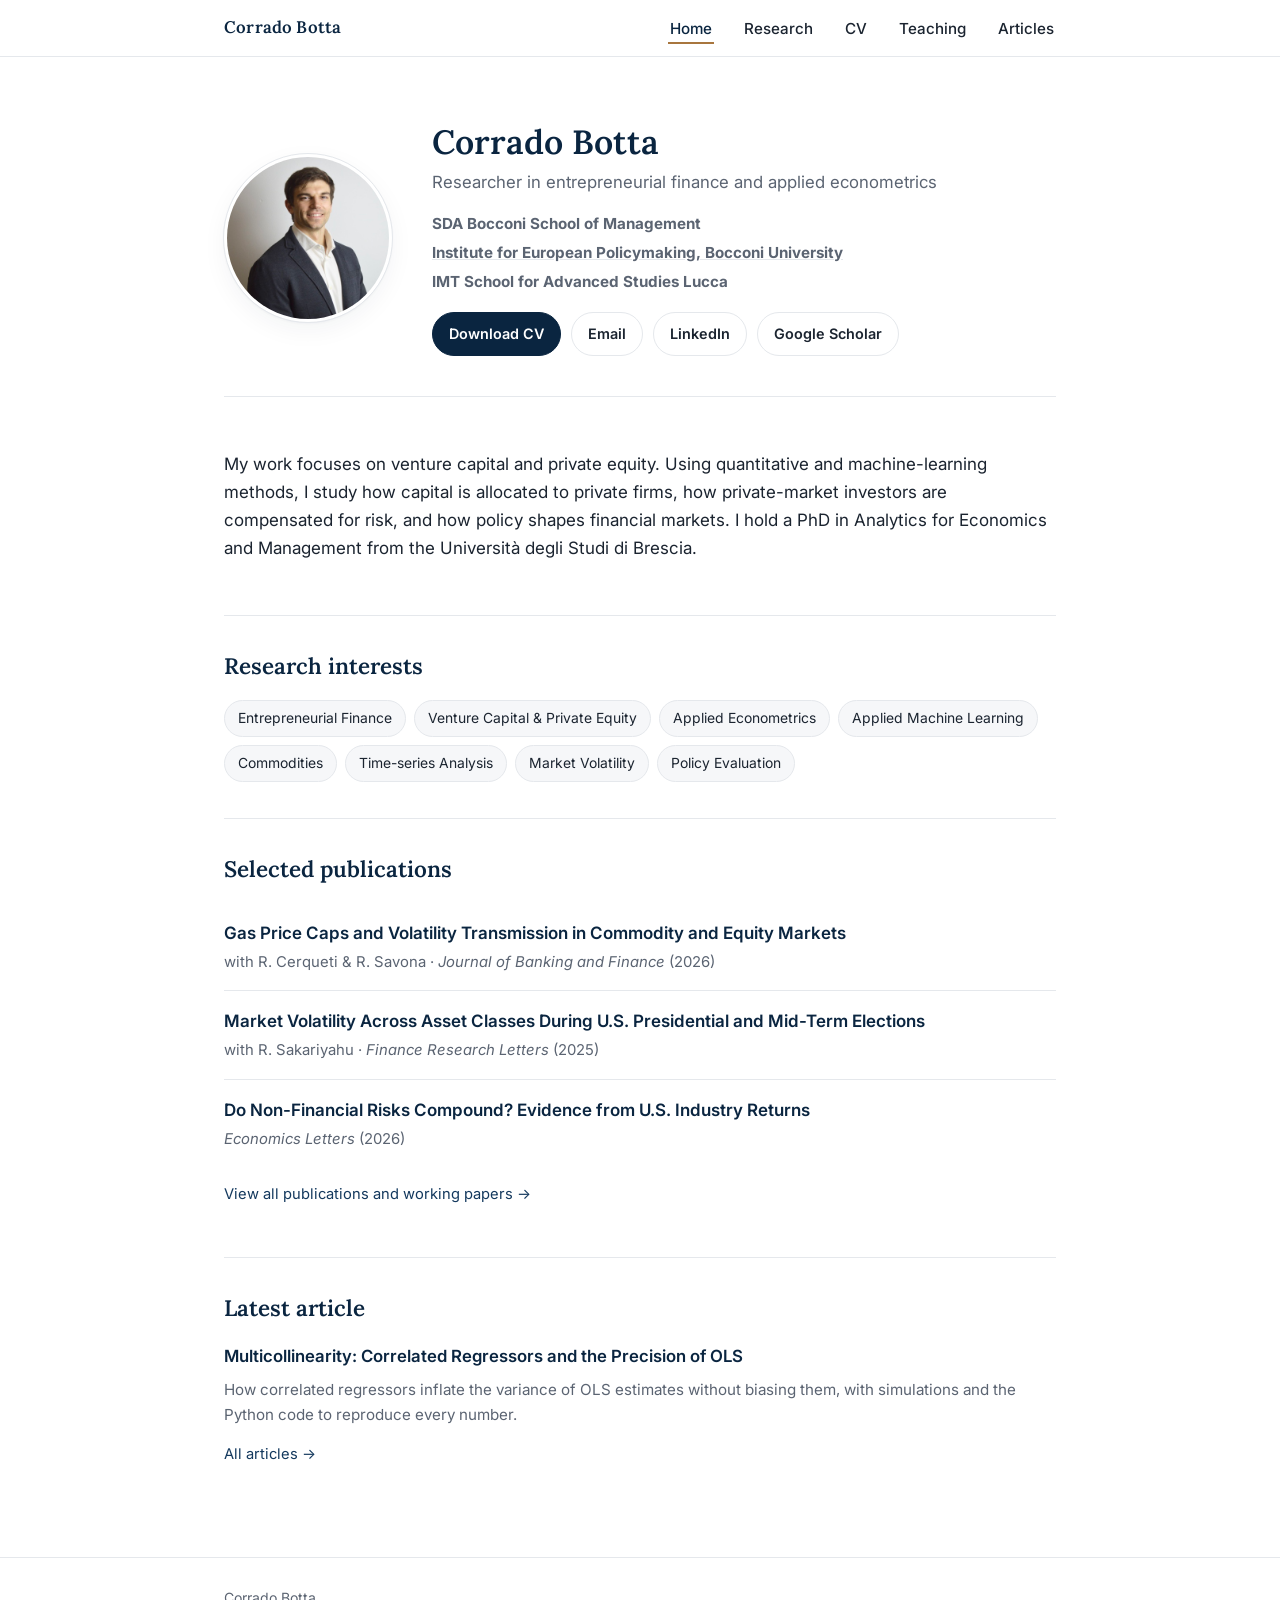
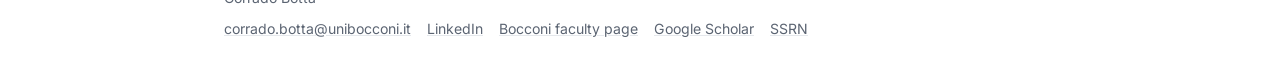
==== index.html @ 2bd46874 "Link papers via DOI, add book and new working paper, update teaching Co-Authored-By: Claude Opus 5.5" ====
<!doctype html>
<html lang="en">
<head>
<meta charset="UTF-8">
<meta name="viewport" content="width=device-width, initial-scale=1">
<title>Corrado Botta</title>
<meta name="description" content="Corrado Botta — Researcher in entrepreneurial finance, venture capital and applied econometrics at Bocconi University and IMT School for Advanced Studies Lucca.">
<link rel="preconnect" href="https://fonts.googleapis.com">
<link rel="preconnect" href="https://fonts.gstatic.com" crossorigin>
<link href="https://fonts.googleapis.com/css2?family=Inter:wght@400;500;600;700&family=Lora:wght@500;600;700&display=swap" rel="stylesheet">
<link rel="stylesheet" href="assets/css/style.css">
<link rel="canonical" href="https://corradobotta.github.io/">
<meta property="og:type" content="website">
<meta property="og:site_name" content="Corrado Botta">
<meta property="og:title" content="Corrado Botta">
<meta property="og:description" content="Corrado Botta — Researcher in entrepreneurial finance, venture capital and applied econometrics at Bocconi University and IMT School for Advanced Studies Lucca.">
<meta property="og:url" content="https://corradobotta.github.io/">
<meta property="og:image" content="https://corradobotta.github.io/assets/img/botta.jpg">
<meta name="twitter:card" content="summary">
<link rel="icon" href="assets/img/favicon.svg" type="image/svg+xml">
<link rel="apple-touch-icon" href="assets/img/apple-touch-icon.png">
<meta name="google-site-verification" content="Ff_AfK-6zltvKf_ue5BpO4cYhL-YdE1SMyXsP7AeRpA" />
<script type="application/ld+json">
{
  "@context": "https://schema.org",
  "@type": "Person",
  "name": "Corrado Botta",
  "url": "https://corradobotta.github.io/",
  "image": "https://corradobotta.github.io/assets/img/botta.jpg",
  "email": "mailto:corrado.botta@unibocconi.it",
  "jobTitle": "Researcher",
  "affiliation": [
    { "@type": "CollegeOrUniversity", "name": "Bocconi University" },
    { "@type": "CollegeOrUniversity", "name": "IMT School for Advanced Studies Lucca" }
  ],
  "alumniOf": { "@type": "CollegeOrUniversity", "name": "Università degli Studi di Brescia" },
  "sameAs": [
    "https://www.linkedin.com/in/corrado-botta-4a685079/",
    "https://faculty.unibocconi.it/corradobotta/",
    "https://iep.unibocconi.eu/people/corrado-botta",
    "https://scholar.google.com/citations?user=FTNSh2AAAAAJ",
    "https://papers.ssrn.com/sol3/cf_dev/AbsByAuth.cfm?per_id=6429627"
  ]
}
</script>
<script data-goatcounter="https://corradobotta.goatcounter.com/count" async src="//gc.zgo.at/count.js"></script>
</head>
<body>

<header class="site-header">
  <nav class="nav">
    <a class="nav-brand" href="index.html">Corrado Botta</a>
    <button class="nav-toggle" aria-label="Toggle navigation">&#9776;</button>
    <ul class="nav-links">
      <li><a href="index.html" aria-current="page">Home</a></li>
      <li><a href="research.html">Research</a></li>
      <li><a href="cv.html">CV</a></li>
      <li><a href="teaching.html">Teaching</a></li>
      <li><a href="articles.html">Articles</a></li>
    </ul>
  </nav>
</header>

<main class="container">

  <section class="hero">
    <div class="hero-inner">
      <div class="hero-photo">
        <img src="assets/img/botta.jpg" alt="Portrait of Corrado Botta">
      </div>
      <div class="hero-text">
        <h1>Corrado Botta</h1>
        <p class="hero-tagline">Researcher in entrepreneurial finance and applied econometrics</p>
        <ul class="hero-affils">
          <li><strong>SDA Bocconi School of Management</strong></li>
          <li><strong><a href="https://iep.unibocconi.eu/people/corrado-botta" target="_blank" rel="noopener">Institute for European Policymaking, Bocconi University</a></strong></li>
          <li><strong>IMT School for Advanced Studies Lucca</strong></li>
        </ul>
        <div class="btn-row">
          <a class="btn btn-primary" href="assets/cv/Corrado_Botta_CV.pdf" target="_blank" rel="noopener">Download CV</a>
          <a class="btn" href="mailto:corrado.botta@unibocconi.it">Email</a>
          <a class="btn" href="https://www.linkedin.com/in/corrado-botta-4a685079/" target="_blank" rel="noopener">LinkedIn</a>
          <a class="btn" href="https://scholar.google.com/citations?user=FTNSh2AAAAAJ&amp;hl=en" target="_blank" rel="noopener">Google Scholar</a>
        </div>
      </div>
    </div>
  </section>

  <section class="block">
    <p>My work focuses on venture capital and private equity. Using quantitative and machine-learning methods, I study how capital is allocated to private firms, how private-market investors are compensated for risk, and how policy shapes financial markets. I hold a PhD in Analytics for Economics and Management from the Universit&agrave; degli Studi di Brescia.</p>
  </section>

  <section class="block">
    <h2 class="section-title">Research interests</h2>
    <ul class="tags">
      <li>Entrepreneurial Finance</li>
      <li>Venture Capital &amp; Private Equity</li>
      <li>Applied Econometrics</li>
      <li>Applied Machine Learning</li>
      <li>Commodities</li>
      <li>Time-series Analysis</li>
      <li>Market Volatility</li>
      <li>Policy Evaluation</li>
    </ul>
  </section>

  <section class="block">
    <h2 class="section-title">Selected publications</h2>
    <ul class="pub-list">
      <li class="pub-item">
        <div class="pub-title"><a href="https://doi.org/10.1016/j.jbankfin.2025.107614" target="_blank" rel="noopener">Gas Price Caps and Volatility Transmission in Commodity and Equity Markets</a></div>
        <div class="pub-meta">with R. Cerqueti &amp; R. Savona &middot; <span class="journal">Journal of Banking and Finance</span> (2026)</div>
      </li>
      <li class="pub-item">
        <div class="pub-title"><a href="https://doi.org/10.1016/j.frl.2025.107754" target="_blank" rel="noopener">Market Volatility Across Asset Classes During U.S. Presidential and Mid-Term Elections</a></div>
        <div class="pub-meta">with R. Sakariyahu &middot; <span class="journal">Finance Research Letters</span> (2025)</div>
      </li>
      <li class="pub-item">
        <div class="pub-title"><a href="https://doi.org/10.1016/j.econlet.2026.113158" target="_blank" rel="noopener">Do Non-Financial Risks Compound? Evidence from U.S. Industry Returns</a></div>
        <div class="pub-meta"><span class="journal">Economics Letters</span> (2026)</div>
      </li>
    </ul>
    <p class="section-link"><a href="research.html">View all publications and working papers &rarr;</a></p>
  </section>

  <section class="block">
    <h2 class="section-title">Latest article</h2>
    <div class="latest-article">
      <a class="pub-title" href="articles/multicollinearity.html">Multicollinearity: Correlated Regressors and the Precision of OLS</a>
      <p>How correlated regressors inflate the variance of OLS estimates without biasing them, with simulations and the Python code to reproduce every number.</p>
    </div>
    <p class="section-link"><a href="articles.html">All articles &rarr;</a></p>
  </section>

</main>

<footer class="site-footer">
  <div class="container">
    <div>Corrado Botta</div>
    <div class="footer-links">
      <a href="mailto:corrado.botta@unibocconi.it">corrado.botta@unibocconi.it</a>
      <a href="https://www.linkedin.com/in/corrado-botta-4a685079/" target="_blank" rel="noopener">LinkedIn</a>
      <a href="https://faculty.unibocconi.it/corradobotta/" target="_blank" rel="noopener">Bocconi faculty page</a>
      <a href="https://scholar.google.com/citations?user=FTNSh2AAAAAJ&amp;hl=en" target="_blank" rel="noopener">Google Scholar</a>
      <a href="https://papers.ssrn.com/sol3/cf_dev/AbsByAuth.cfm?per_id=6429627" target="_blank" rel="noopener">SSRN</a>
    </div>
  </div>
</footer>

<script src="assets/js/main.js"></script>
</body>
</html>
---- assets/css/style.css ----
/* ---------- Design tokens ---------- */
:root {
  --bg: #ffffff;
  --bg-alt: #f6f7f9;
  --text: #1b2430;
  --text-muted: #5b6472;
  --border: #e5e8ec;
  --navy: #0a2540;
  --navy-soft: #14395e;
  --accent: #a8763e;
  --accent-soft: #f1e6d8;
  --shadow: 0 1px 3px rgba(10, 37, 64, 0.06), 0 8px 24px rgba(10, 37, 64, 0.05);
  --radius: 10px;
  --max-width: 880px;
  --serif: "Lora", Georgia, "Times New Roman", serif;
  --sans: "Inter", -apple-system, BlinkMacSystemFont, "Segoe UI", Roboto, Helvetica, Arial, sans-serif;
}

@media (prefers-color-scheme: dark) {
  :root:not([data-theme="light"]) {
    --bg: #0f1620;
    --bg-alt: #161f2c;
    --text: #e7ebf0;
    --text-muted: #9aa5b3;
    --border: #253143;
    --navy: #cfe0f5;
    --navy-soft: #9fc0e6;
    --accent: #d7ab77;
    --accent-soft: #2a2318;
    --shadow: 0 1px 3px rgba(0, 0, 0, 0.3), 0 8px 24px rgba(0, 0, 0, 0.25);
  }
}

:root[data-theme="dark"] {
  --bg: #0f1620;
  --bg-alt: #161f2c;
  --text: #e7ebf0;
  --text-muted: #9aa5b3;
  --border: #253143;
  --navy: #cfe0f5;
  --navy-soft: #9fc0e6;
  --accent: #d7ab77;
  --accent-soft: #2a2318;
  --shadow: 0 1px 3px rgba(0, 0, 0, 0.3), 0 8px 24px rgba(0, 0, 0, 0.25);
}

/* ---------- Reset ---------- */
* { box-sizing: border-box; }
html { scroll-behavior: smooth; }
body {
  margin: 0;
  background: var(--bg);
  color: var(--text);
  font-family: var(--sans);
  font-size: 17px;
  line-height: 1.65;
  -webkit-font-smoothing: antialiased;
}
img { max-width: 100%; display: block; }
a { color: var(--navy-soft); text-decoration: none; }
a:hover { text-decoration: underline; }
h1, h2, h3 { font-family: var(--serif); color: var(--navy); font-weight: 600; line-height: 1.25; }
ul { padding-left: 1.1em; }

.container {
  max-width: var(--max-width);
  margin: 0 auto;
  padding: 0 24px;
}

/* ---------- Header / nav ---------- */
.site-header {
  position: sticky;
  top: 0;
  z-index: 20;
  background: color-mix(in srgb, var(--bg) 88%, transparent);
  backdrop-filter: saturate(180%) blur(10px);
  border-bottom: 1px solid var(--border);
}
.nav {
  max-width: var(--max-width);
  margin: 0 auto;
  padding: 14px 24px;
  display: flex;
  align-items: center;
  justify-content: space-between;
}
.nav-brand {
  font-family: var(--serif);
  font-weight: 600;
  font-size: 1.05rem;
  color: var(--navy);
  letter-spacing: 0.01em;
}
.nav-brand:hover { text-decoration: none; }
.nav-links {
  display: flex;
  gap: 28px;
  list-style: none;
  margin: 0;
  padding: 0;
}
.nav-links a {
  color: var(--text);
  font-size: 0.95rem;
  font-weight: 500;
  padding: 4px 2px;
  border-bottom: 2px solid transparent;
}
.nav-links a:hover,
.nav-links a[aria-current="page"] {
  color: var(--navy);
  border-bottom-color: var(--accent);
  text-decoration: none;
}
.nav-toggle {
  display: none;
  background: none;
  border: 1px solid var(--border);
  border-radius: 8px;
  width: 40px;
  height: 36px;
  cursor: pointer;
  color: var(--text);
}

@media (max-width: 640px) {
  .nav-toggle { display: block; }
  .nav-links {
    position: absolute;
    top: 100%;
    left: 0;
    right: 0;
    background: var(--bg);
    border-bottom: 1px solid var(--border);
    flex-direction: column;
    gap: 0;
    display: none;
    padding: 8px 24px 16px;
  }
  .nav-links.open { display: flex; }
  .nav-links a { display: block; padding: 10px 0; border-bottom: 1px solid var(--border); }
}

/* ---------- Hero ---------- */
.hero {
  padding: 64px 0 40px;
}
.hero-inner {
  display: flex;
  gap: 40px;
  align-items: center;
}
.hero-photo {
  flex: 0 0 auto;
  width: 168px;
  height: 168px;
  border-radius: 50%;
  overflow: hidden;
  box-shadow: var(--shadow);
  border: 3px solid var(--bg);
  outline: 1px solid var(--border);
}
.hero-photo img { width: 100%; height: 100%; object-fit: cover; }
.hero-text h1 {
  font-size: 2.1rem;
  margin: 0 0 6px;
}
.hero-tagline {
  color: var(--text-muted);
  font-size: 1.05rem;
  margin: 0 0 14px;
}
.hero-affils {
  margin: 0 0 18px;
  padding: 0;
  list-style: none;
  font-size: 0.95rem;
  color: var(--text-muted);
}
.hero-affils li { margin-bottom: 4px; }
.hero-affils a { color: var(--text-muted); text-decoration: underline; text-decoration-color: var(--border); }

@media (max-width: 640px) {
  .hero-inner { flex-direction: column; text-align: center; align-items: center; }
  .hero-affils { text-align: left; }
}

/* ---------- Buttons ---------- */
.btn-row { display: flex; flex-wrap: wrap; gap: 10px; margin-top: 8px; }
.btn {
  display: inline-flex;
  align-items: center;
  gap: 6px;
  padding: 9px 16px;
  border-radius: 999px;
  font-size: 0.9rem;
  font-weight: 600;
  border: 1px solid var(--border);
  color: var(--text);
}
.btn:hover { text-decoration: none; border-color: var(--navy-soft); }
.btn-primary {
  background: var(--navy);
  border-color: var(--navy);
  color: var(--bg);
}
.btn-primary:hover { background: var(--navy-soft); border-color: var(--navy-soft); }

/* ---------- Sections ---------- */
section.block { padding: 36px 0; border-top: 1px solid var(--border); }
section.block:first-of-type { border-top: none; }
.section-title {
  font-size: 1.4rem;
  margin: 0 0 20px;
}
.section-link { font-size: 0.92rem; }

/* Tag pills for research interests */
.tags { list-style: none; padding: 0; margin: 0; display: flex; flex-wrap: wrap; gap: 8px; }
.tags li {
  background: var(--bg-alt);
  border: 1px solid var(--border);
  color: var(--text);
  padding: 6px 13px;
  border-radius: 999px;
  font-size: 0.87rem;
}

/* Position / affiliation cards */
.cards { display: grid; grid-template-columns: repeat(auto-fit, minmax(220px, 1fr)); gap: 16px; }
.card {
  background: var(--bg-alt);
  border: 1px solid var(--border);
  border-radius: var(--radius);
  padding: 18px 20px;
}
.card h3 { font-size: 1rem; margin: 0 0 4px; }
.card .meta { color: var(--text-muted); font-size: 0.87rem; margin-bottom: 8px; }
.card p, .card ul { font-size: 0.92rem; color: var(--text); margin: 0; }
.card ul { padding-left: 1.1em; }

/* ---------- Publication list ---------- */
.pub-list { list-style: none; margin: 0; padding: 0; }
.pub-item {
  padding: 16px 0;
  border-bottom: 1px solid var(--border);
}
.pub-item:last-child { border-bottom: none; }
.pub-title { font-weight: 600; color: var(--text); }
.pub-title a { color: var(--navy); }
.pub-meta { color: var(--text-muted); font-size: 0.93rem; margin-top: 3px; }
.pub-meta .journal { font-style: italic; }
.badge {
  display: inline-block;
  font-size: 0.72rem;
  font-weight: 700;
  letter-spacing: 0.04em;
  text-transform: uppercase;
  padding: 2px 8px;
  border-radius: 999px;
  margin-left: 8px;
  vertical-align: middle;
}
.badge-rr { background: var(--accent-soft); color: var(--accent); }
.badge-award { background: var(--accent-soft); color: var(--accent); }

/* ---------- CV page ---------- */
.cv-entry { margin-bottom: 18px; }
.cv-entry h3 { font-size: 1.02rem; margin: 0 0 2px; }
.cv-entry .meta { color: var(--text-muted); font-size: 0.9rem; margin-bottom: 6px; }
.cv-entry ul { font-size: 0.94rem; margin: 4px 0 0; }
.cv-entry .cv-sub { margin: 12px 0 0; font-size: 0.95rem; color: var(--text-muted); }
.cv-entry .cv-sub strong { color: var(--text); }
.cv-download {
  display: flex;
  align-items: center;
  justify-content: space-between;
  gap: 16px;
  background: var(--bg-alt);
  border: 1px solid var(--border);
  border-radius: var(--radius);
  padding: 16px 20px;
  margin-bottom: 32px;
  flex-wrap: wrap;
}
.cv-download p { margin: 0; color: var(--text-muted); font-size: 0.92rem; }

.skills-grid { display: grid; grid-template-columns: repeat(auto-fit, minmax(220px, 1fr)); gap: 14px; }
.skills-grid .card p { color: var(--text-muted); }

/* ---------- Teaching page ---------- */
.teach-item {
  display: flex;
  justify-content: space-between;
  gap: 16px;
  padding: 12px 0;
  border-bottom: 1px solid var(--border);
  flex-wrap: wrap;
}
.teach-item:last-child { border-bottom: none; }
.teach-item .course { font-weight: 600; }
.teach-item .place { color: var(--text-muted); font-size: 0.92rem; }
.teach-item .dates { color: var(--text-muted); font-size: 0.9rem; white-space: nowrap; }

/* ---------- Footer ---------- */
.site-footer {
  border-top: 1px solid var(--border);
  margin-top: 40px;
  padding: 28px 0 40px;
  color: var(--text-muted);
  font-size: 0.88rem;
}
.footer-links { display: flex; gap: 16px; margin-top: 8px; flex-wrap: wrap; }
.footer-links a { color: var(--text-muted); text-decoration: underline; text-decoration-color: var(--border); }

/* ---------- Page header (non-home pages) ---------- */
.page-header { padding: 48px 0 8px; }
.page-header h1 { font-size: 1.9rem; margin: 0 0 8px; }
.page-header p { color: var(--text-muted); margin: 0; }

/* ---------- Articles ---------- */
.article { max-width: 760px; }
.article h2 { font-size: 1.35rem; margin: 40px 0 12px; }
.article-kicker { font-size: 0.85rem; text-transform: uppercase; letter-spacing: 0.06em; color: var(--accent) !important; margin: 0 0 10px !important; }
.article-kicker a { color: var(--accent); }
.article-meta { font-size: 0.92rem; margin-top: 4px !important; }
.article pre {
  background: var(--bg-alt);
  border: 1px solid var(--border);
  border-radius: var(--radius);
  padding: 0;
  margin: 18px 0;
  overflow-x: auto;
  font-size: 0.84rem;
  line-height: 1.55;
}
.article pre code.hljs, .article pre code { display: block; padding: 16px 18px; background: transparent; }
.article pre.output {
  padding: 12px 18px;
  margin-top: -8px;
  border-style: dashed;
  color: var(--text-muted);
}
.article :not(pre) > code {
  font-size: 0.88em;
  background: var(--bg-alt);
  border: 1px solid var(--border);
  border-radius: 4px;
  padding: 1px 5px;
}
.article .katex-display { overflow-x: auto; overflow-y: hidden; padding: 4px 0; }
.table-wrap { overflow-x: auto; margin: 18px 0; }
.data-table { border-collapse: collapse; width: 100%; font-size: 0.93rem; }
.data-table th, .data-table td { text-align: left; padding: 8px 12px; border-bottom: 1px solid var(--border); }
.data-table th { color: var(--text-muted); font-weight: 600; }
.article-figure { margin: 24px 0; }
.article-figure img { background: #ffffff; border: 1px solid var(--border); border-radius: var(--radius); padding: 8px; }
.article-figure figcaption { color: var(--text-muted); font-size: 0.88rem; margin-top: 8px; }
.article-ref { color: var(--text-muted); font-size: 0.9rem; border-top: 1px solid var(--border); padding-top: 16px; margin-top: 32px; }
.support-box {
  display: flex;
  align-items: center;
  justify-content: space-between;
  gap: 16px;
  flex-wrap: wrap;
  background: var(--accent-soft);
  border-radius: var(--radius);
  padding: 16px 20px;
  margin: 32px 0 0;
}
.support-box p { margin: 0; }
.latest-article .pub-title { color: var(--navy); font-size: 1.05rem; }
.latest-article p { color: var(--text-muted); margin: 6px 0 0; font-size: 0.95rem; }
.article-nav { margin-top: 24px; font-size: 0.95rem; display: flex; justify-content: space-between; gap: 16px; flex-wrap: wrap; }
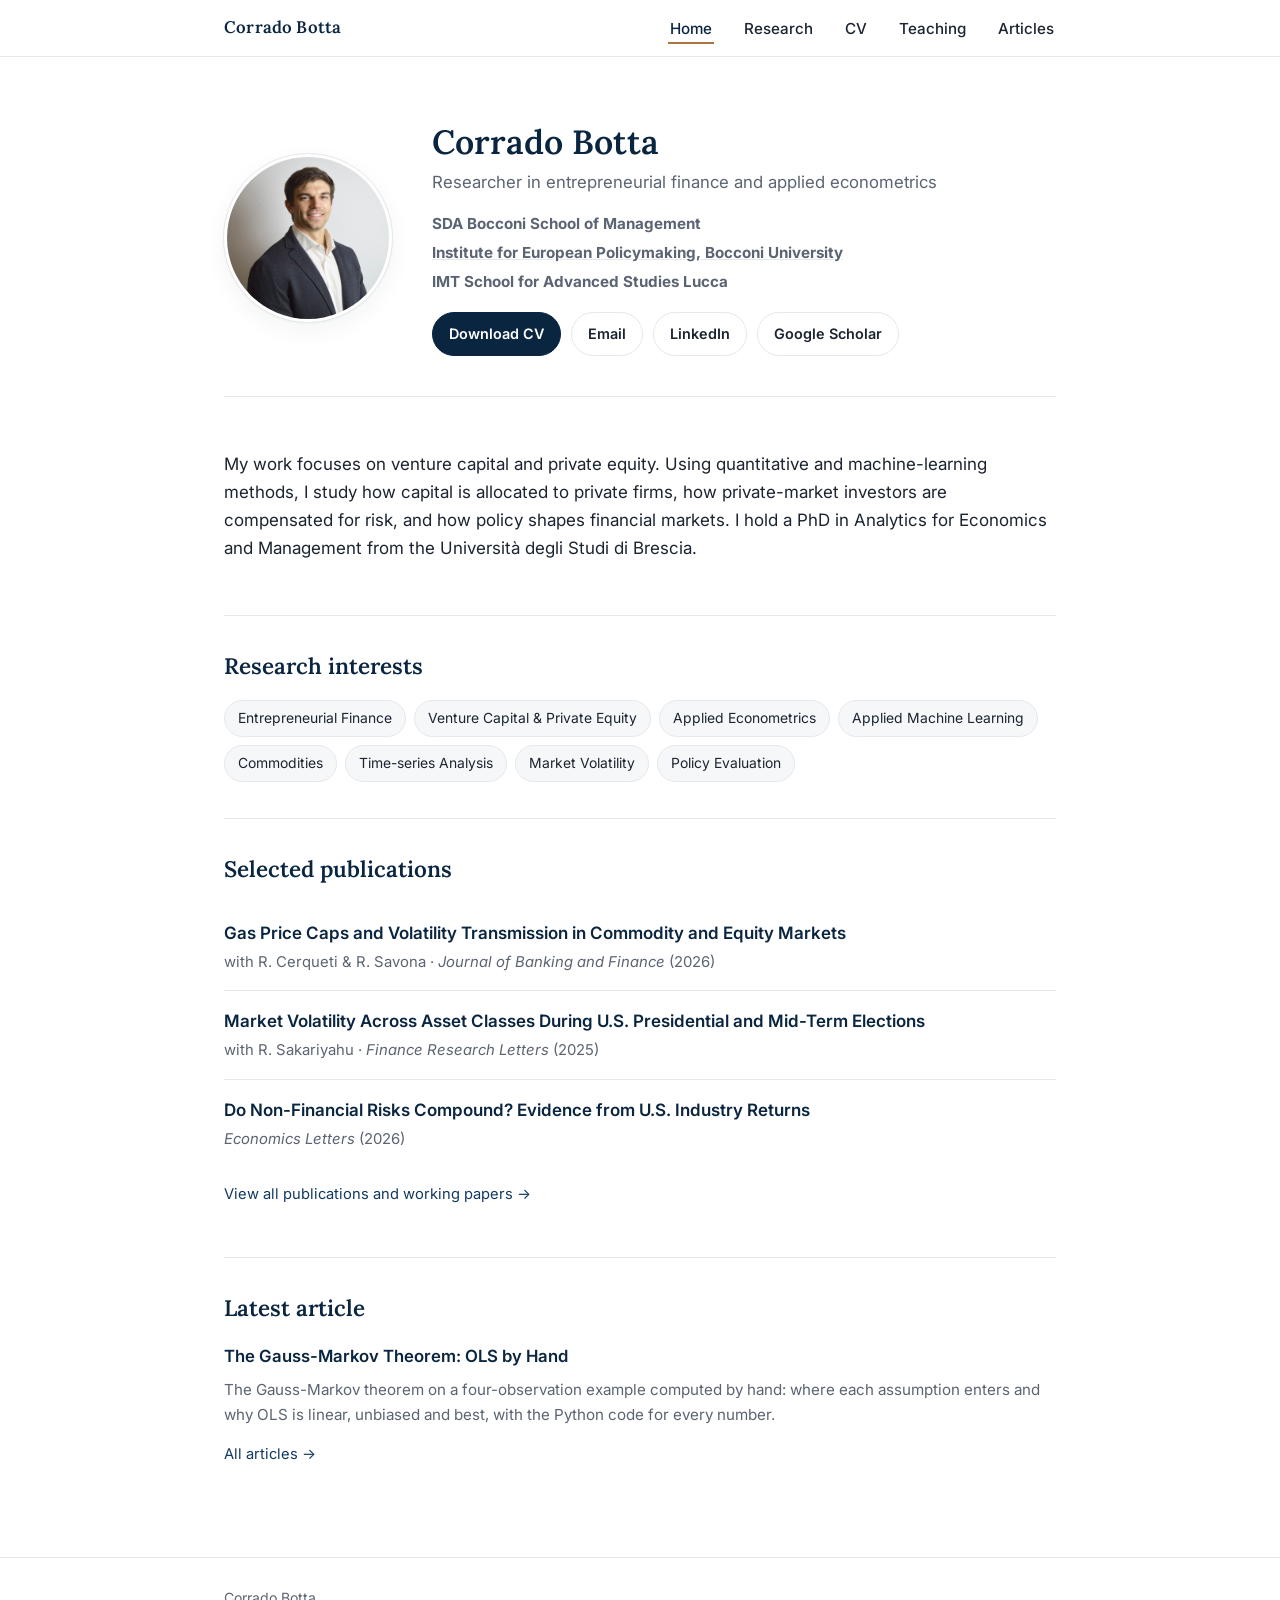
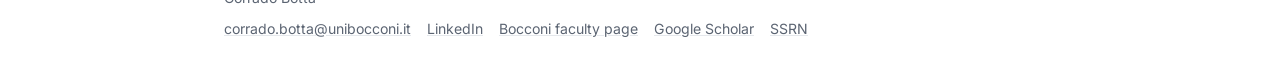
==== commit 68041a20: "Add article on the Gauss-Markov theorem Co-Authored-By: Claude Opus 5.5 <noreply@anthropic.com> Clau" ====
--- a/index.html
+++ b/index.html
@@ -126,8 +126,8 @@
   <section class="block">
     <h2 class="section-title">Latest article</h2>
     <div class="latest-article">
-      <a class="pub-title" href="articles/multicollinearity.html">Multicollinearity: Correlated Regressors and the Precision of OLS</a>
-      <p>How correlated regressors inflate the variance of OLS estimates without biasing them, with simulations and the Python code to reproduce every number.</p>
+      <a class="pub-title" href="articles/gauss-markov.html">The Gauss-Markov Theorem: OLS by Hand</a>
+      <p>The Gauss-Markov theorem on a four-observation example computed by hand: where each assumption enters and why OLS is linear, unbiased and best, with the Python code for every number.</p>
     </div>
     <p class="section-link"><a href="articles.html">All articles &rarr;</a></p>
   </section>
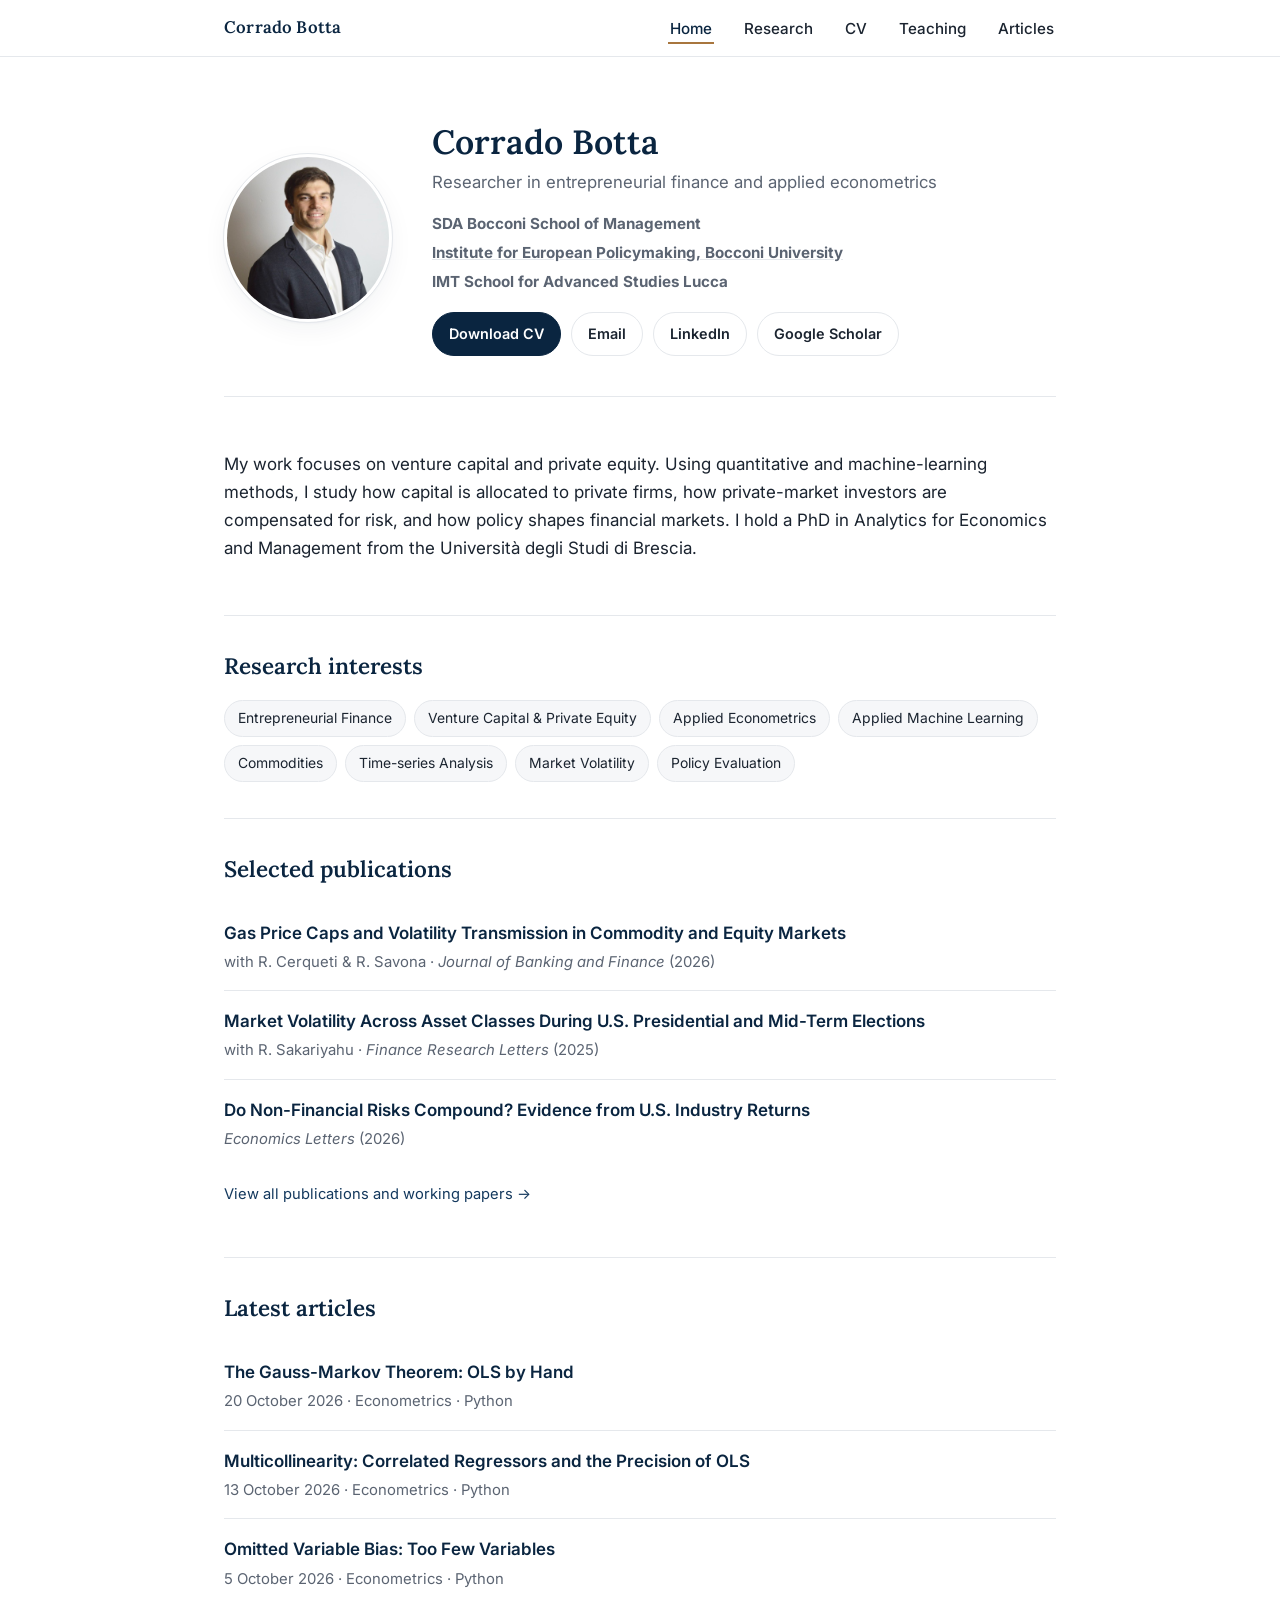
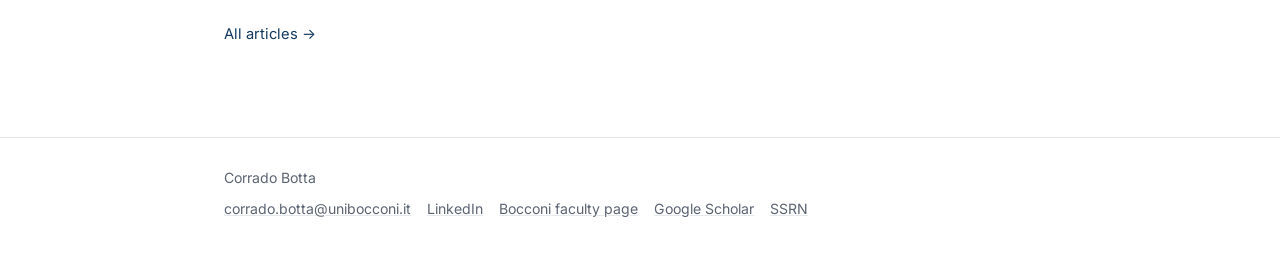
==== commit 84c9ef1d: "Show latest three articles, add LinkedIn follow button and Article structured data Co-Authored-By: C" ====
--- a/index.html
+++ b/index.html
@@ -124,11 +124,21 @@
   </section>
 
   <section class="block">
-    <h2 class="section-title">Latest article</h2>
-    <div class="latest-article">
-      <a class="pub-title" href="articles/gauss-markov.html">The Gauss-Markov Theorem: OLS by Hand</a>
-      <p>The Gauss-Markov theorem on a four-observation example computed by hand: where each assumption enters and why OLS is linear, unbiased and best, with the Python code for every number.</p>
-    </div>
+    <h2 class="section-title">Latest articles</h2>
+    <ul class="pub-list">
+      <li class="pub-item">
+        <div class="pub-title"><a href="articles/gauss-markov.html">The Gauss-Markov Theorem: OLS by Hand</a></div>
+        <div class="pub-meta">20 October 2026 &middot; Econometrics &middot; Python</div>
+      </li>
+      <li class="pub-item">
+        <div class="pub-title"><a href="articles/multicollinearity.html">Multicollinearity: Correlated Regressors and the Precision of OLS</a></div>
+        <div class="pub-meta">13 October 2026 &middot; Econometrics &middot; Python</div>
+      </li>
+      <li class="pub-item">
+        <div class="pub-title"><a href="articles/omitted-variable-bias.html">Omitted Variable Bias: Too Few Variables</a></div>
+        <div class="pub-meta">5 October 2026 &middot; Econometrics &middot; Python</div>
+      </li>
+    </ul>
     <p class="section-link"><a href="articles.html">All articles &rarr;</a></p>
   </section>
 
--- a/assets/css/style.css
+++ b/assets/css/style.css
@@ -370,6 +370,7 @@
   margin: 32px 0 0;
 }
 .support-box p { margin: 0; }
+.support-box .btn-row { margin-top: 0; }
 .latest-article .pub-title { color: var(--navy); font-size: 1.05rem; }
 .latest-article p { color: var(--text-muted); margin: 6px 0 0; font-size: 0.95rem; }
 .article-nav { margin-top: 24px; font-size: 0.95rem; display: flex; justify-content: space-between; gap: 16px; flex-wrap: wrap; }
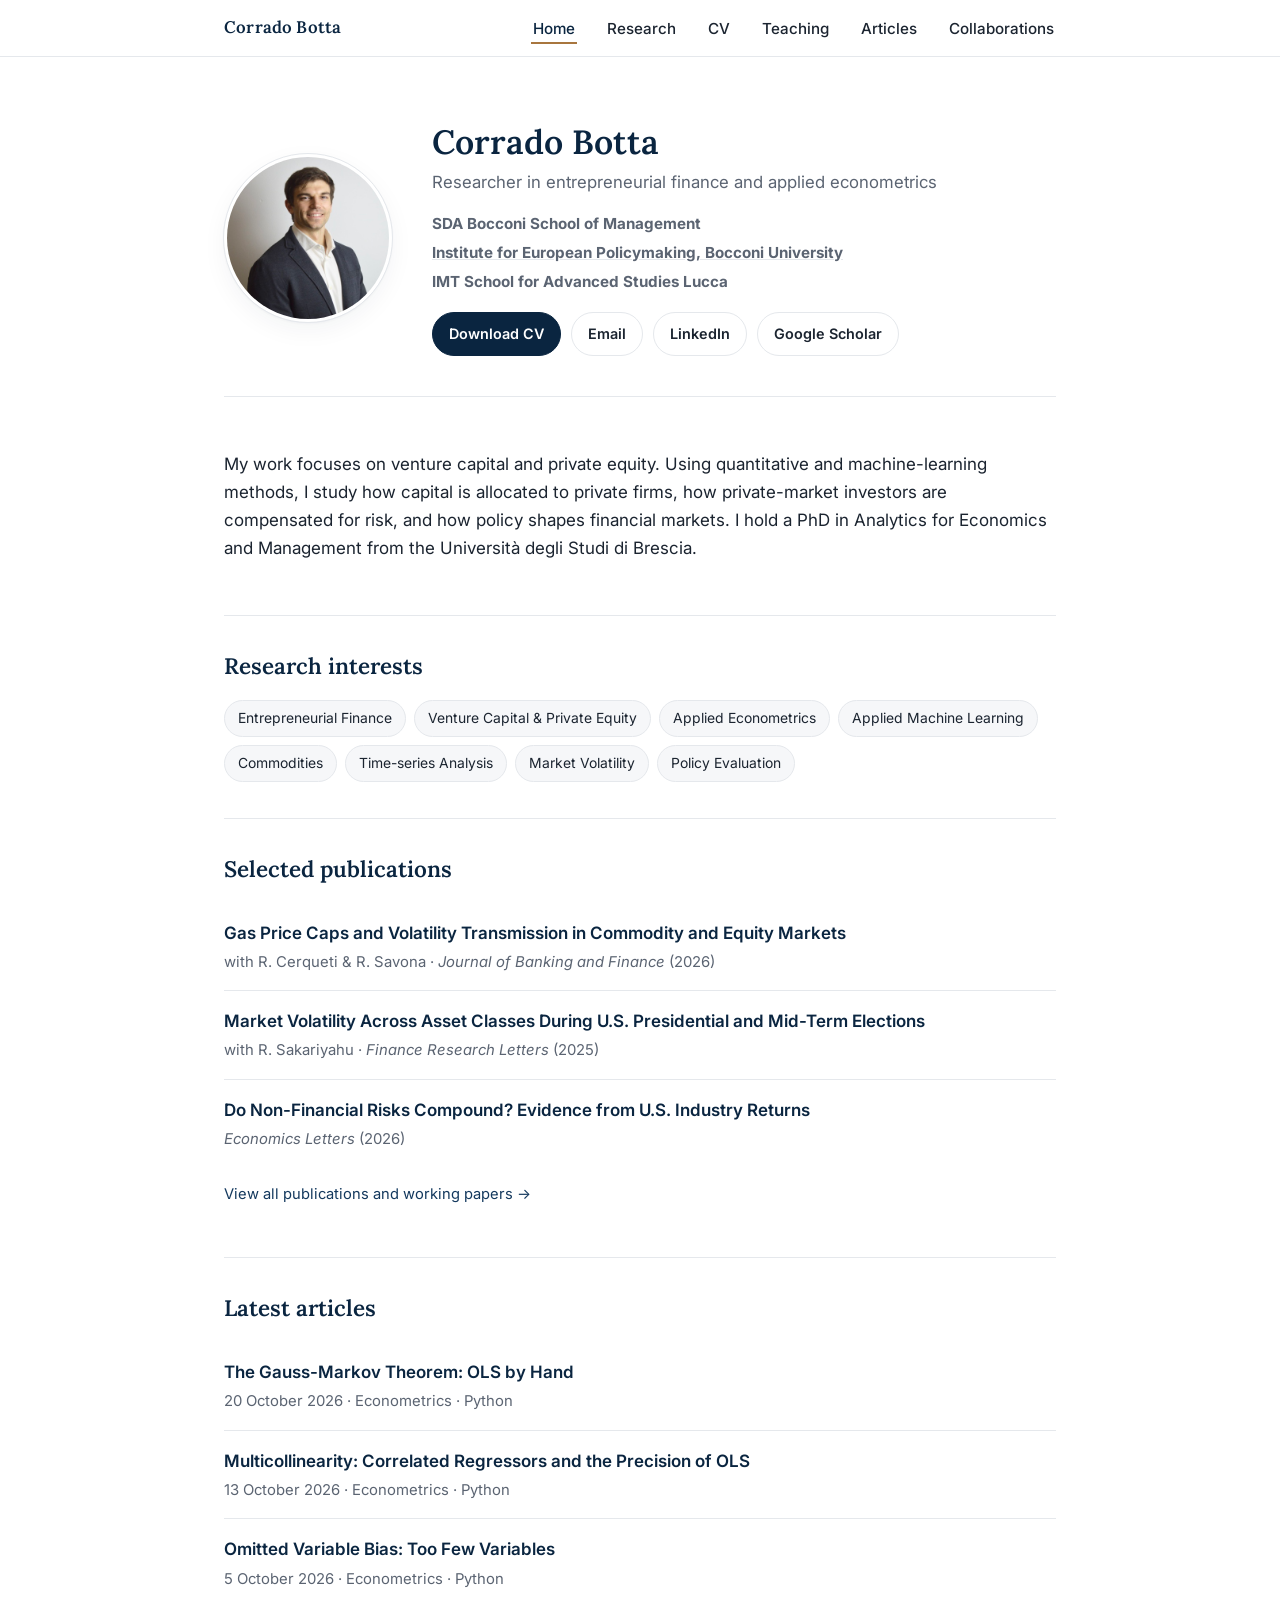
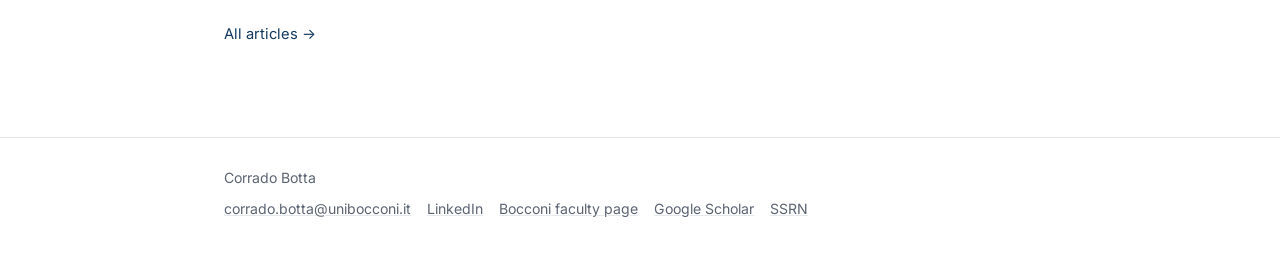
==== commit d3bbace6: "Add Collaborations page and menu item Co-Authored-By: Claude Opus 5.5 <noreply@anthropic.com> Claude" ====
--- a/index.html
+++ b/index.html
@@ -57,6 +57,7 @@
       <li><a href="cv.html">CV</a></li>
       <li><a href="teaching.html">Teaching</a></li>
       <li><a href="articles.html">Articles</a></li>
+      <li><a href="collaborations.html">Collaborations</a></li>
     </ul>
   </nav>
 </header>
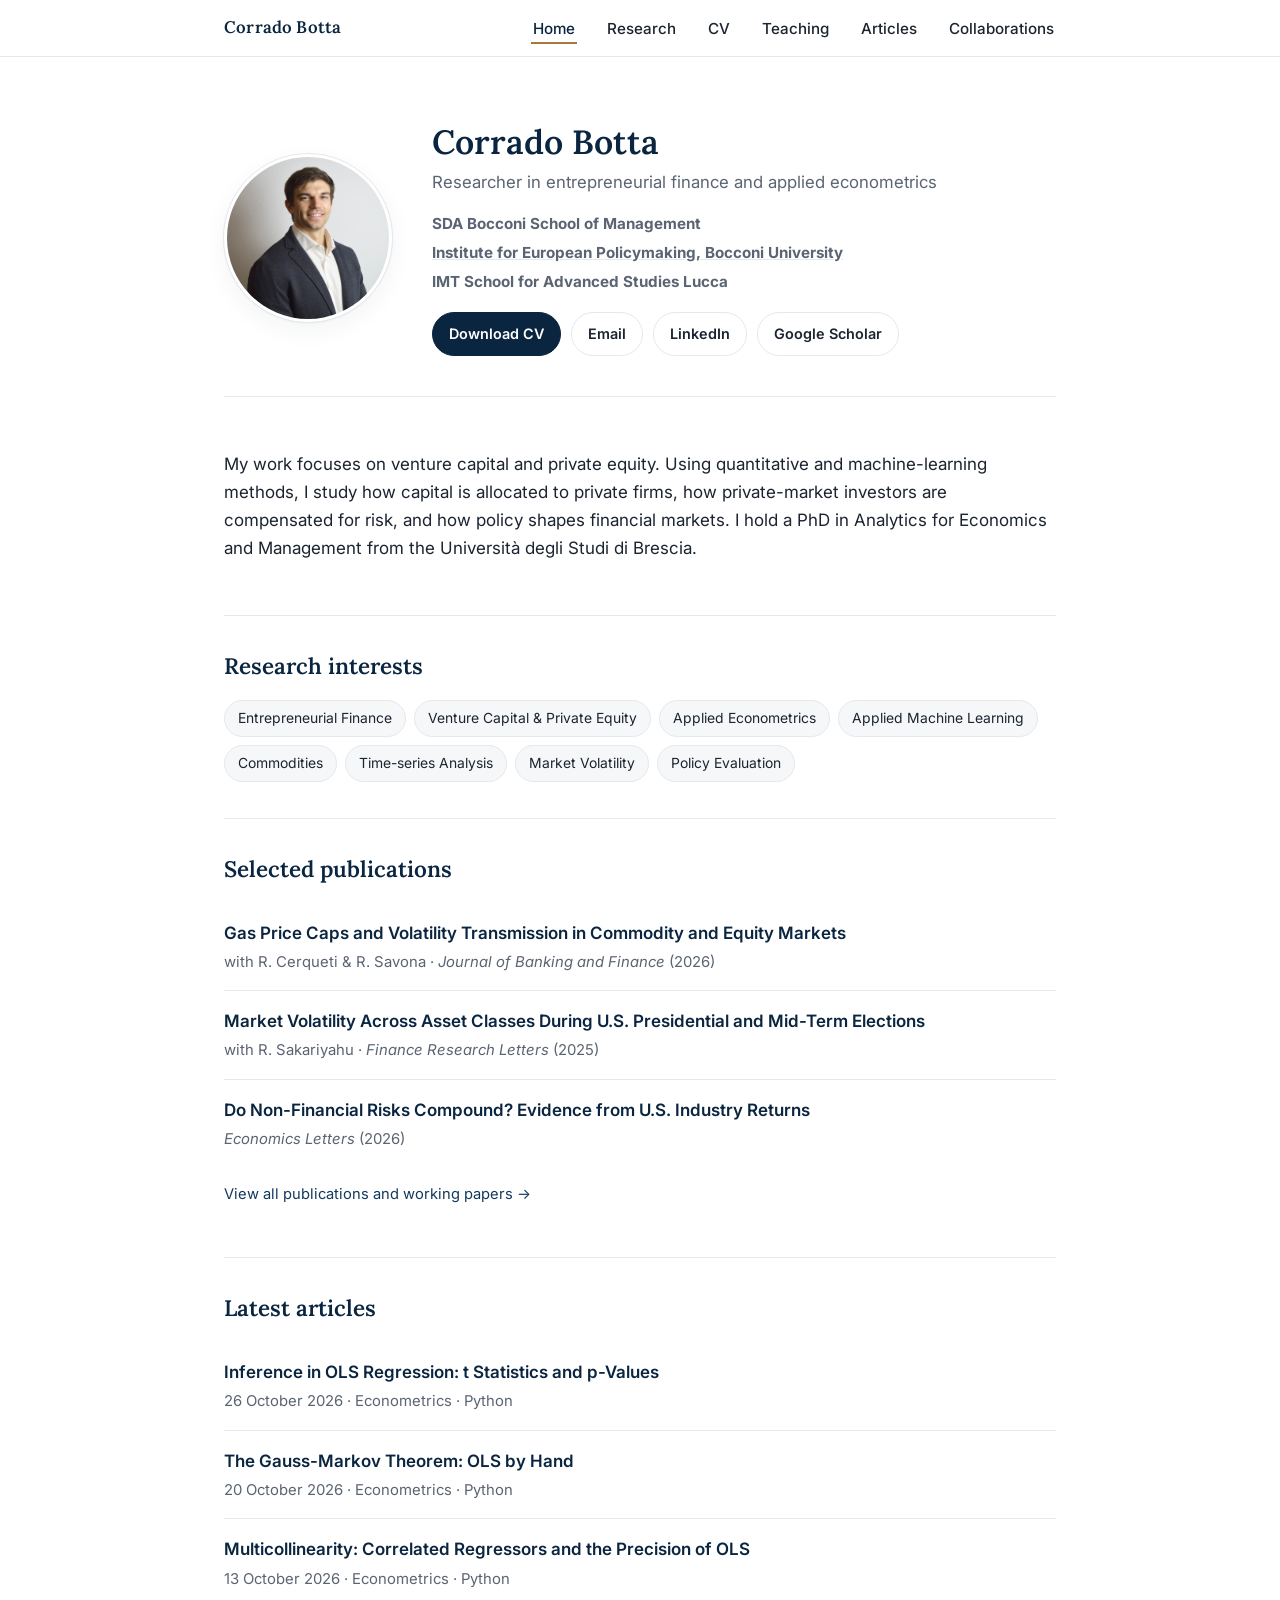
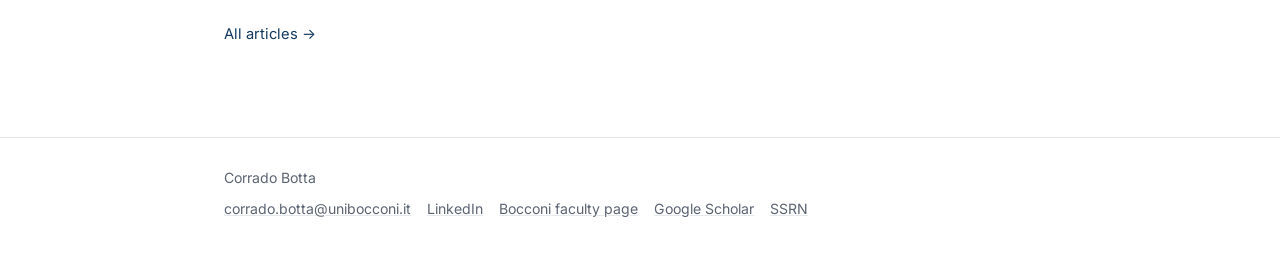
==== commit 3d816b63: "Add article on inference in OLS regression Co-Authored-By: Claude Opus 5.5 <noreply@anthropic.com> C" ====
--- a/index.html
+++ b/index.html
@@ -128,16 +128,16 @@
     <h2 class="section-title">Latest articles</h2>
     <ul class="pub-list">
       <li class="pub-item">
+        <div class="pub-title"><a href="articles/inference-ols.html">Inference in OLS Regression: t Statistics and p-Values</a></div>
+        <div class="pub-meta">26 October 2026 &middot; Econometrics &middot; Python</div>
+      </li>
+      <li class="pub-item">
         <div class="pub-title"><a href="articles/gauss-markov.html">The Gauss-Markov Theorem: OLS by Hand</a></div>
         <div class="pub-meta">20 October 2026 &middot; Econometrics &middot; Python</div>
       </li>
       <li class="pub-item">
         <div class="pub-title"><a href="articles/multicollinearity.html">Multicollinearity: Correlated Regressors and the Precision of OLS</a></div>
         <div class="pub-meta">13 October 2026 &middot; Econometrics &middot; Python</div>
-      </li>
-      <li class="pub-item">
-        <div class="pub-title"><a href="articles/omitted-variable-bias.html">Omitted Variable Bias: Too Few Variables</a></div>
-        <div class="pub-meta">5 October 2026 &middot; Econometrics &middot; Python</div>
       </li>
     </ul>
     <p class="section-link"><a href="articles.html">All articles &rarr;</a></p>
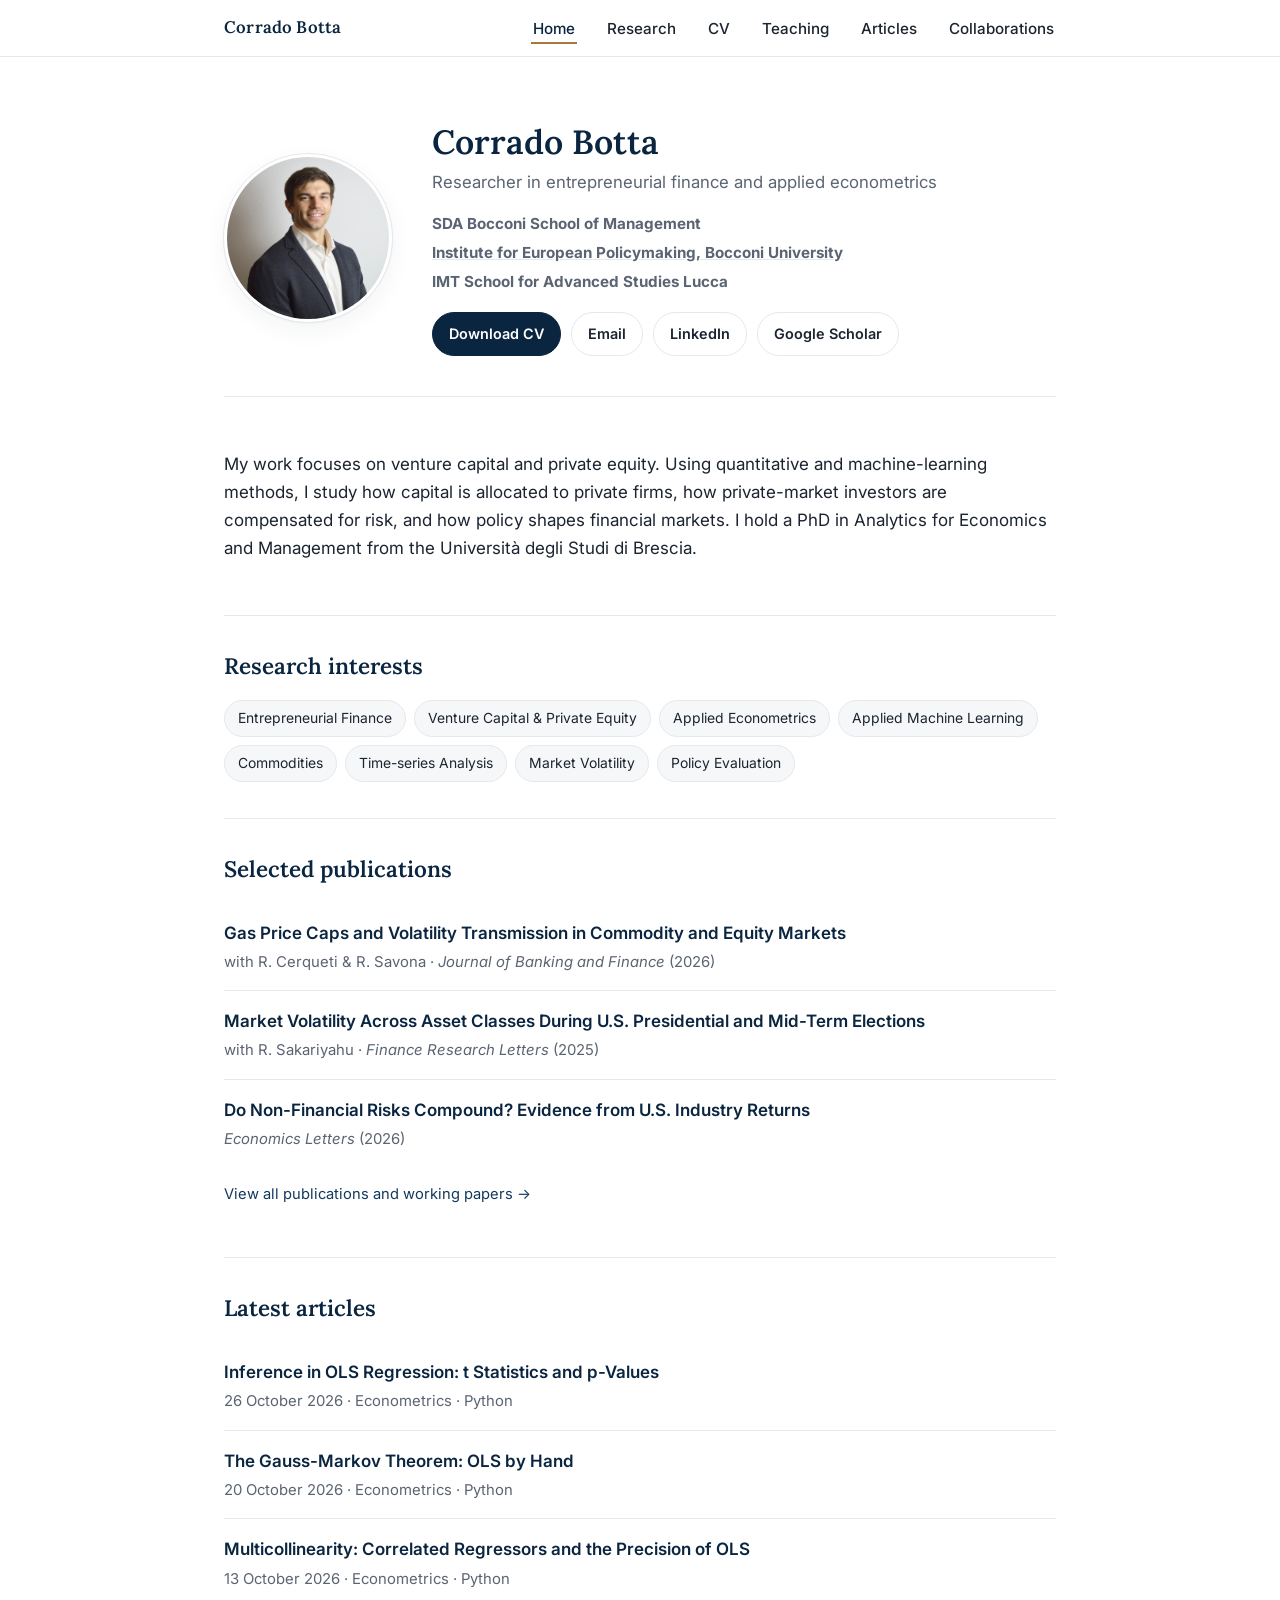
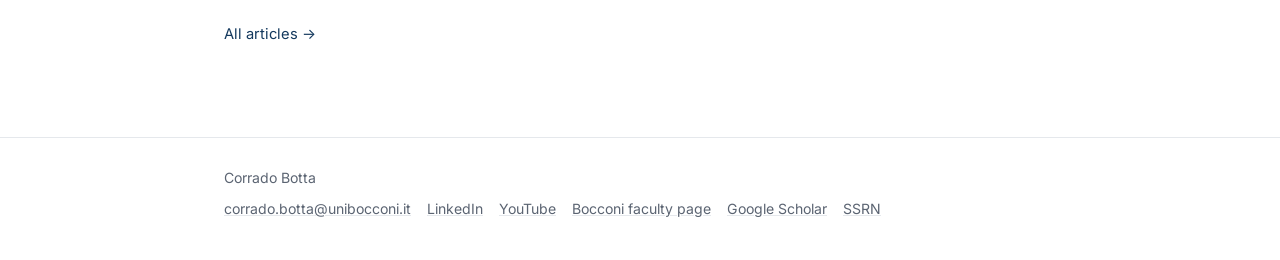
==== commit 4f955989: "Add YouTube channel link and link the regression short from its article Co-Authored-By: Claude Opus " ====
--- a/index.html
+++ b/index.html
@@ -36,6 +36,7 @@
   "alumniOf": { "@type": "CollegeOrUniversity", "name": "Università degli Studi di Brescia" },
   "sameAs": [
     "https://www.linkedin.com/in/corrado-botta-4a685079/",
+    "https://www.youtube.com/@corradobotta",
     "https://faculty.unibocconi.it/corradobotta/",
     "https://iep.unibocconi.eu/people/corrado-botta",
     "https://scholar.google.com/citations?user=FTNSh2AAAAAJ",
@@ -151,6 +152,7 @@
     <div class="footer-links">
       <a href="mailto:corrado.botta@unibocconi.it">corrado.botta@unibocconi.it</a>
       <a href="https://www.linkedin.com/in/corrado-botta-4a685079/" target="_blank" rel="noopener">LinkedIn</a>
+      <a href="https://www.youtube.com/@corradobotta" target="_blank" rel="noopener">YouTube</a>
       <a href="https://faculty.unibocconi.it/corradobotta/" target="_blank" rel="noopener">Bocconi faculty page</a>
       <a href="https://scholar.google.com/citations?user=FTNSh2AAAAAJ&amp;hl=en" target="_blank" rel="noopener">Google Scholar</a>
       <a href="https://papers.ssrn.com/sol3/cf_dev/AbsByAuth.cfm?per_id=6429627" target="_blank" rel="noopener">SSRN</a>
--- a/assets/css/style.css
+++ b/assets/css/style.css
@@ -370,6 +370,7 @@
   margin: 32px 0 0;
 }
 .support-box p { margin: 0; }
+.video-note { color: var(--text-muted); font-style: italic; border-left: 3px solid var(--accent); padding-left: 12px; }
 .support-box .btn-row { margin-top: 0; }
 .latest-article .pub-title { color: var(--navy); font-size: 1.05rem; }
 .latest-article p { color: var(--text-muted); margin: 6px 0 0; font-size: 0.95rem; }
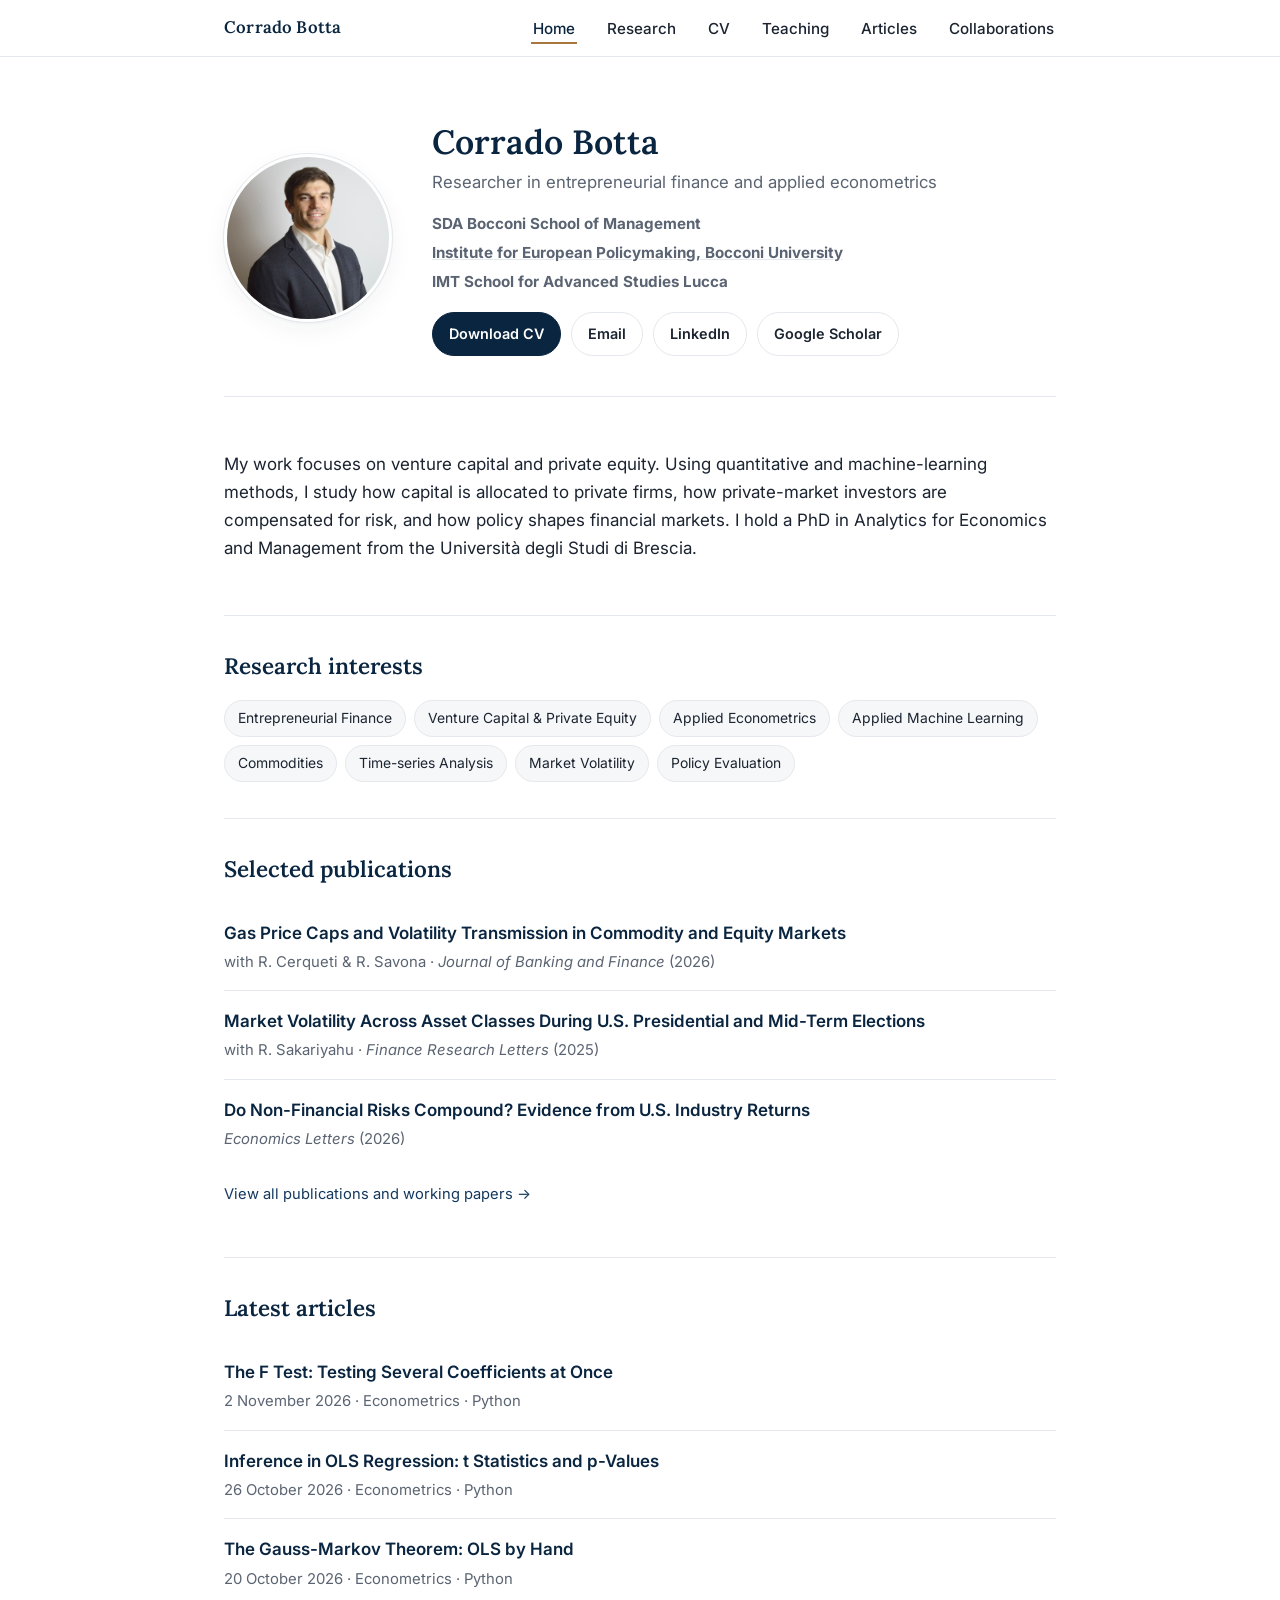
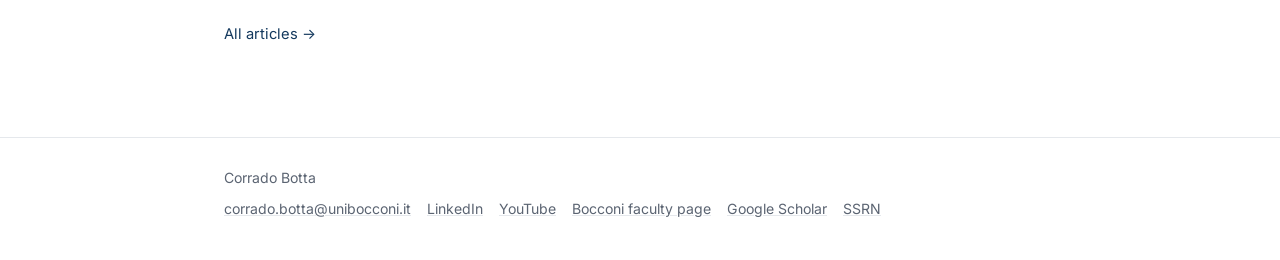
==== commit db6d9c02: "Add article on the F test Co-Authored-By: Claude Opus 5.5 <noreply@anthropic.com> Claude-Session: ht" ====
--- a/index.html
+++ b/index.html
@@ -129,16 +129,16 @@
     <h2 class="section-title">Latest articles</h2>
     <ul class="pub-list">
       <li class="pub-item">
+        <div class="pub-title"><a href="articles/f-test.html">The F Test: Testing Several Coefficients at Once</a></div>
+        <div class="pub-meta">2 November 2026 &middot; Econometrics &middot; Python</div>
+      </li>
+      <li class="pub-item">
         <div class="pub-title"><a href="articles/inference-ols.html">Inference in OLS Regression: t Statistics and p-Values</a></div>
         <div class="pub-meta">26 October 2026 &middot; Econometrics &middot; Python</div>
       </li>
       <li class="pub-item">
         <div class="pub-title"><a href="articles/gauss-markov.html">The Gauss-Markov Theorem: OLS by Hand</a></div>
         <div class="pub-meta">20 October 2026 &middot; Econometrics &middot; Python</div>
-      </li>
-      <li class="pub-item">
-        <div class="pub-title"><a href="articles/multicollinearity.html">Multicollinearity: Correlated Regressors and the Precision of OLS</a></div>
-        <div class="pub-meta">13 October 2026 &middot; Econometrics &middot; Python</div>
       </li>
     </ul>
     <p class="section-link"><a href="articles.html">All articles &rarr;</a></p>
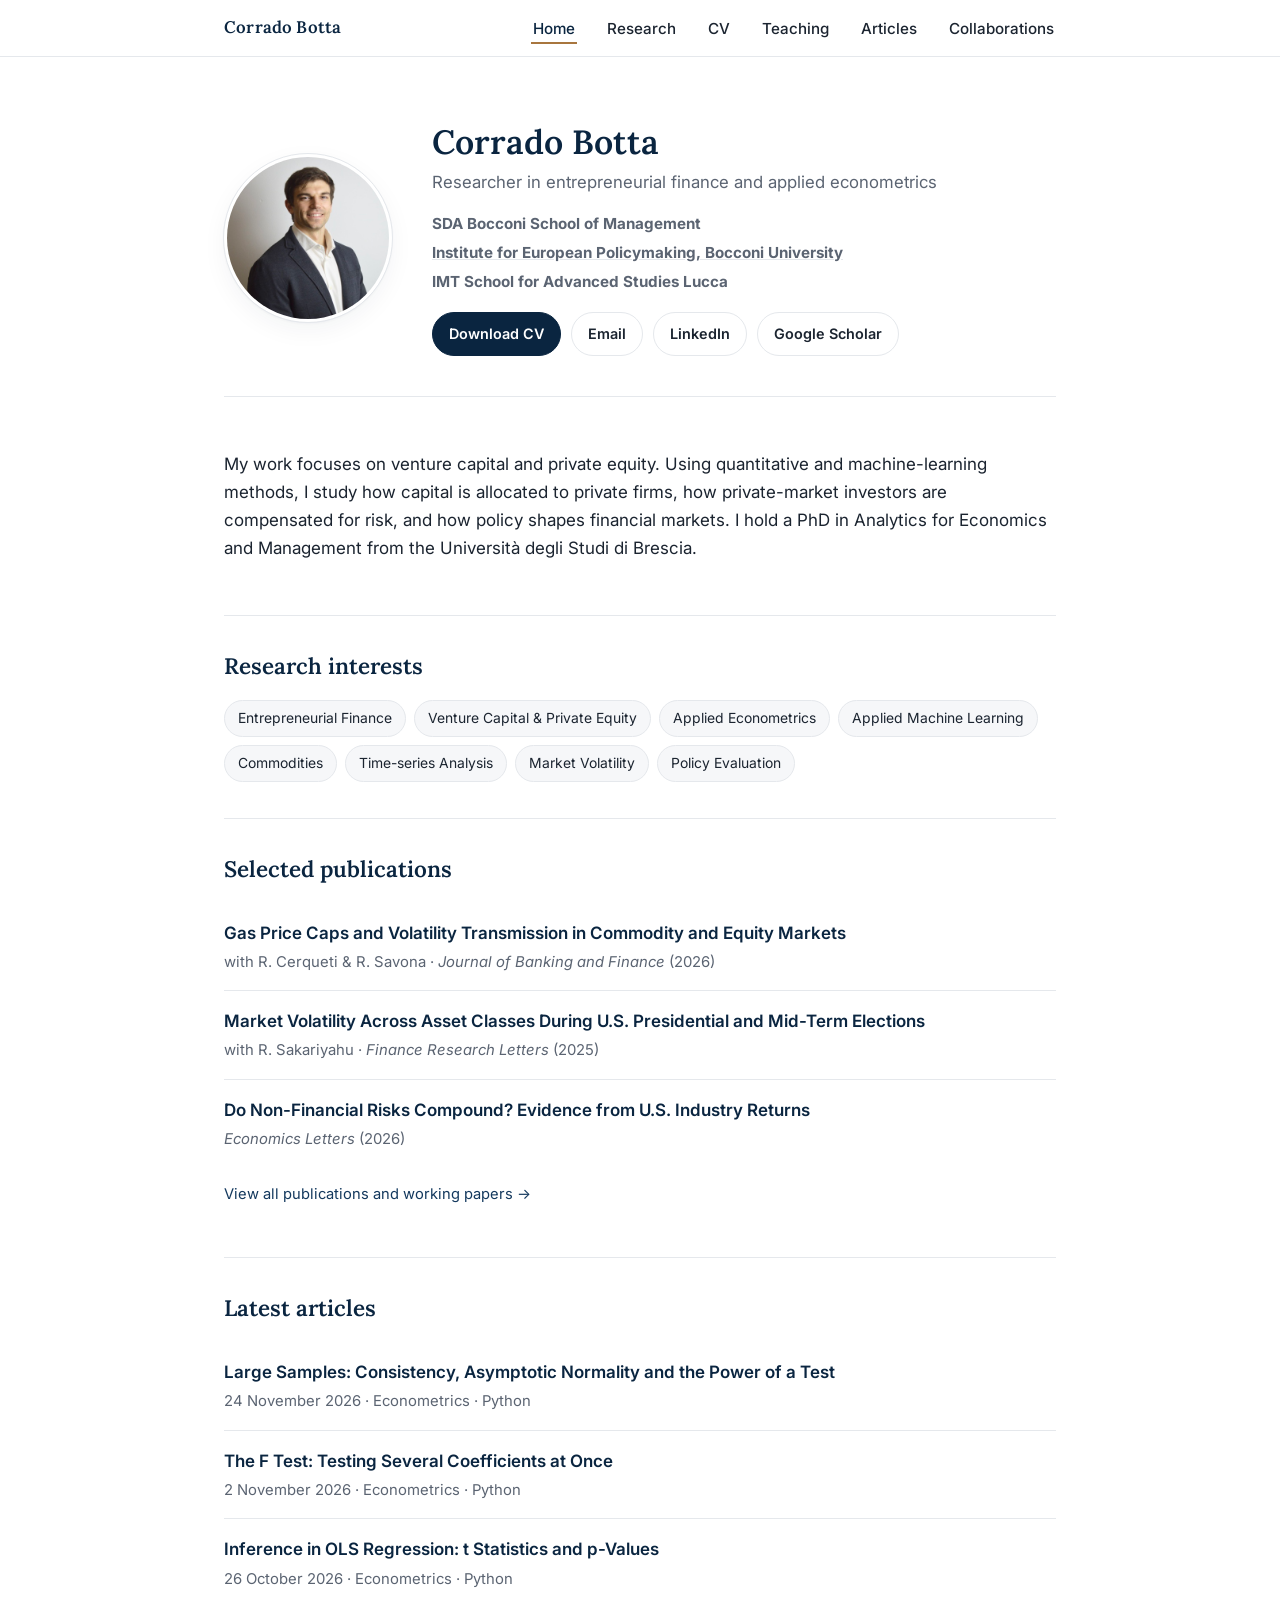
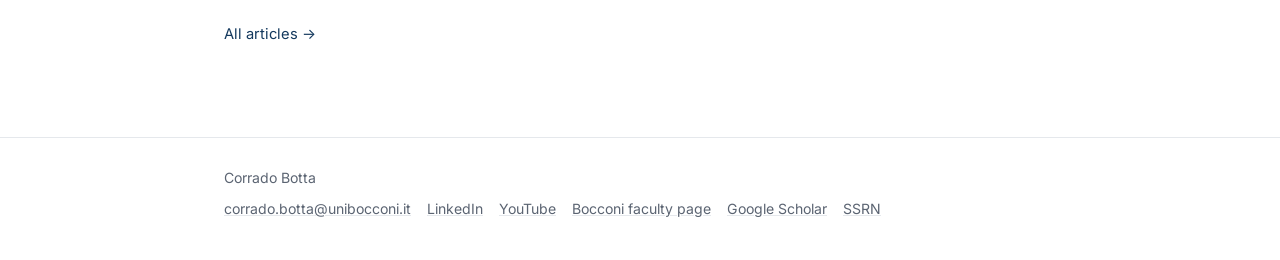
==== commit 4542456c: "Add article on large samples: consistency, asymptotic normality and power Co-Authored-By: Claude Opu" ====
--- a/index.html
+++ b/index.html
@@ -129,16 +129,16 @@
     <h2 class="section-title">Latest articles</h2>
     <ul class="pub-list">
       <li class="pub-item">
+        <div class="pub-title"><a href="articles/large-samples.html">Large Samples: Consistency, Asymptotic Normality and the Power of a Test</a></div>
+        <div class="pub-meta">24 November 2026 &middot; Econometrics &middot; Python</div>
+      </li>
+      <li class="pub-item">
         <div class="pub-title"><a href="articles/f-test.html">The F Test: Testing Several Coefficients at Once</a></div>
         <div class="pub-meta">2 November 2026 &middot; Econometrics &middot; Python</div>
       </li>
       <li class="pub-item">
         <div class="pub-title"><a href="articles/inference-ols.html">Inference in OLS Regression: t Statistics and p-Values</a></div>
         <div class="pub-meta">26 October 2026 &middot; Econometrics &middot; Python</div>
-      </li>
-      <li class="pub-item">
-        <div class="pub-title"><a href="articles/gauss-markov.html">The Gauss-Markov Theorem: OLS by Hand</a></div>
-        <div class="pub-meta">20 October 2026 &middot; Econometrics &middot; Python</div>
       </li>
     </ul>
     <p class="section-link"><a href="articles.html">All articles &rarr;</a></p>
